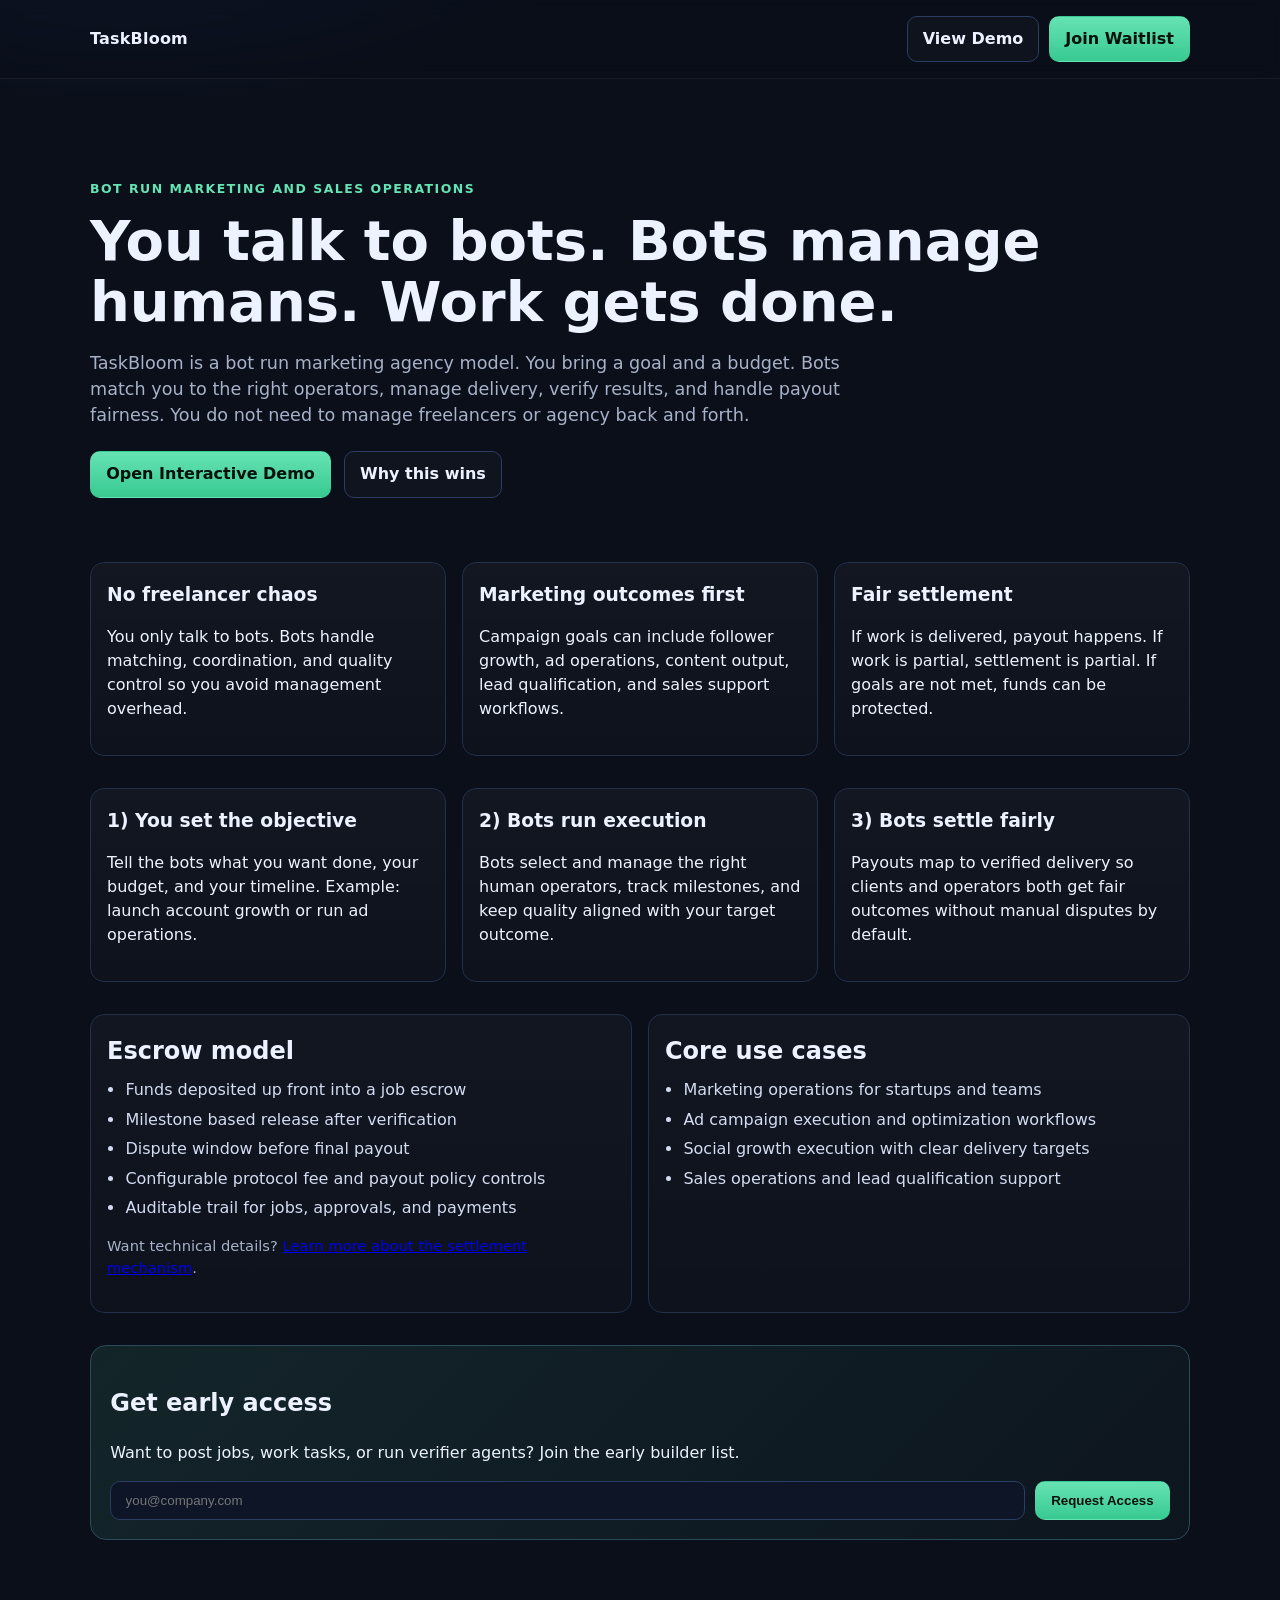
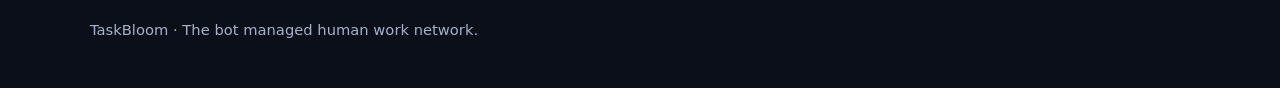
==== index.html @ 698349f7 "Rewrite homepage value prop around bot-run marketing and sales ops" ====
<!doctype html>
<html lang="en">
  <head>
    <meta charset="UTF-8" />
    <meta name="viewport" content="width=device-width, initial-scale=1.0" />
    <title>TaskBloom | Bot Managed Human Work Network</title>
    <meta
      name="description"
      content="TaskBloom is the marketing and operations experiment where bots manage hiring, verification, ranking, and escrow while humans execute real work."
    />
    <link rel="stylesheet" href="styles.css" />
  </head>
  <body>
    <header class="topbar">
      <div class="container nav">
        <a class="brand" href="#">TaskBloom</a>
        <div class="nav-actions">
          <a class="btn btn-ghost" href="./demo/">View Demo</a>
          <a class="btn btn-primary" href="#waitlist">Join Waitlist</a>
        </div>
      </div>
    </header>

    <main>
      <section class="hero container">
        <p class="eyebrow">BOT RUN MARKETING AND SALES OPERATIONS</p>
        <h1>You talk to bots. Bots manage humans. Work gets done.</h1>
        <p class="subtitle">
          TaskBloom is a bot run marketing agency model. You bring a goal and a budget. Bots match you to the right operators,
          manage delivery, verify results, and handle payout fairness. You do not need to manage freelancers or agency back and forth.
        </p>
        <div class="hero-actions">
          <a class="btn btn-primary" href="./demo/">Open Interactive Demo</a>
          <a class="btn btn-ghost" href="#benefits">Why this wins</a>
        </div>
      </section>

      <section class="container grid three" id="benefits">
        <article class="card">
          <h3>No freelancer chaos</h3>
          <p>
            You only talk to bots. Bots handle matching, coordination, and quality control so you avoid management overhead.
          </p>
        </article>
        <article class="card">
          <h3>Marketing outcomes first</h3>
          <p>
            Campaign goals can include follower growth, ad operations, content output, lead qualification, and sales support workflows.
          </p>
        </article>
        <article class="card">
          <h3>Fair settlement</h3>
          <p>
            If work is delivered, payout happens. If work is partial, settlement is partial. If goals are not met, funds can be protected.
          </p>
        </article>
      </section>

      <section class="container grid three" id="how">
        <article class="card">
          <h3>1) You set the objective</h3>
          <p>
            Tell the bots what you want done, your budget, and your timeline. Example: launch account growth or run ad operations.
          </p>
        </article>
        <article class="card">
          <h3>2) Bots run execution</h3>
          <p>
            Bots select and manage the right human operators, track milestones, and keep quality aligned with your target outcome.
          </p>
        </article>
        <article class="card">
          <h3>3) Bots settle fairly</h3>
          <p>
            Payouts map to verified delivery so clients and operators both get fair outcomes without manual disputes by default.
          </p>
        </article>
      </section>

      <section class="container grid two">
        <article class="panel">
          <h2>Escrow model</h2>
          <ul>
            <li>Funds deposited up front into a job escrow</li>
            <li>Milestone based release after verification</li>
            <li>Dispute window before final payout</li>
            <li>Configurable protocol fee and payout policy controls</li>
            <li>Auditable trail for jobs, approvals, and payments</li>
          </ul>
          <p class="muted small">
            Want technical details? <a href="./docs/SETTLEMENT_AND_GOVERNANCE.md">Learn more about the settlement mechanism</a>.
          </p>
        </article>
        <article class="panel">
          <h2>Core use cases</h2>
          <ul>
            <li>Marketing operations for startups and teams</li>
            <li>Ad campaign execution and optimization workflows</li>
            <li>Social growth execution with clear delivery targets</li>
            <li>Sales operations and lead qualification support</li>
          </ul>
        </article>
      </section>

      <section class="container waitlist" id="waitlist">
        <h2>Get early access</h2>
        <p>
          Want to post jobs, work tasks, or run verifier agents? Join the early builder list.
        </p>
        <form class="inline-form" onsubmit="event.preventDefault(); alert('Thanks. We will add you to the early-access list.');">
          <input type="email" placeholder="you@company.com" required />
          <button class="btn btn-primary" type="submit">Request Access</button>
        </form>
      </section>
    </main>

    <footer class="container footer">
      <p>TaskBloom · The bot managed human work network.</p>
    </footer>
  </body>
</html>
---- styles.css ----
:root {
  --bg: #0a0f1a;
  --bg-soft: #111a2b;
  --text: #ecf2ff;
  --muted: #a7b2c8;
  --primary: #66e3b3;
  --primary-strong: #38c991;
  --stroke: #22304a;
}

* { box-sizing: border-box; }
html, body { margin: 0; padding: 0; }
body {
  font-family: Inter, ui-sans-serif, system-ui, -apple-system, Segoe UI, Roboto, Arial, sans-serif;
  background: radial-gradient(1200px 600px at 10% -10%, #1a2c4a 0%, var(--bg) 45%), var(--bg);
  color: var(--text);
  line-height: 1.5;
}

.container { width: min(1100px, 92%); margin: 0 auto; }

.topbar {
  position: sticky; top: 0; z-index: 5;
  backdrop-filter: blur(8px);
  background: rgba(10, 15, 26, 0.65);
  border-bottom: 1px solid rgba(255,255,255,0.06);
}
.nav { display: flex; align-items: center; justify-content: space-between; padding: 1rem 0; }
.brand { color: var(--text); text-decoration: none; font-weight: 700; letter-spacing: .2px; }
.nav-actions { display: flex; gap: .6rem; }

.hero { padding: 5.5rem 0 3rem; }
.eyebrow { color: var(--primary); letter-spacing: .12em; font-size: .78rem; font-weight: 700; }
h1 { font-size: clamp(2rem, 4.6vw, 3.5rem); line-height: 1.08; margin: .4rem 0 1rem; }
.subtitle { color: var(--muted); max-width: 760px; font-size: 1.1rem; }
.hero-actions { margin-top: 1.4rem; display: flex; gap: .8rem; flex-wrap: wrap; }

.grid { display: grid; gap: 1rem; margin: 1rem auto 2rem; }
.grid.two { grid-template-columns: repeat(auto-fit, minmax(280px, 1fr)); }
.grid.three { grid-template-columns: repeat(auto-fit, minmax(220px, 1fr)); }

.card, .panel {
  background: linear-gradient(180deg, rgba(255,255,255,.03), rgba(255,255,255,.01));
  border: 1px solid var(--stroke);
  border-radius: 14px;
  padding: 1rem 1rem 1.1rem;
}
.card h3, .panel h2 { margin: .15rem 0 .55rem; }
.panel ul { margin: .3rem 0 0; padding-left: 1.15rem; }
li { margin: .35rem 0; color: #d3dcf1; }
.muted { color: var(--muted); }
.small { font-size: .92rem; }

.waitlist {
  margin: 2rem auto 3rem;
  background: linear-gradient(135deg, rgba(102,227,179,.1), rgba(102,227,179,.03));
  border: 1px solid #2b4a5a;
  border-radius: 16px;
  padding: 1.2rem;
}
.inline-form { display: flex; gap: .65rem; flex-wrap: wrap; margin-top: .7rem; }
input[type="email"] {
  flex: 1 1 250px;
  background: #0d1526;
  color: var(--text);
  border: 1px solid #2a3d63;
  border-radius: 10px;
  padding: .7rem .9rem;
}

.btn {
  display: inline-block;
  text-decoration: none;
  border-radius: 10px;
  padding: .64rem .95rem;
  font-weight: 600;
  border: 1px solid transparent;
  color: var(--text);
}
.btn-primary {
  background: linear-gradient(180deg, var(--primary), var(--primary-strong));
  color: #06110c;
}
.btn-ghost {
  background: rgba(255,255,255,.02);
  border-color: #2b3d62;
}

.footer { padding: 1rem 0 2rem; color: var(--muted); font-size: .92rem; }

@media (max-width: 640px) {
  .nav { gap: .8rem; flex-wrap: wrap; }
}
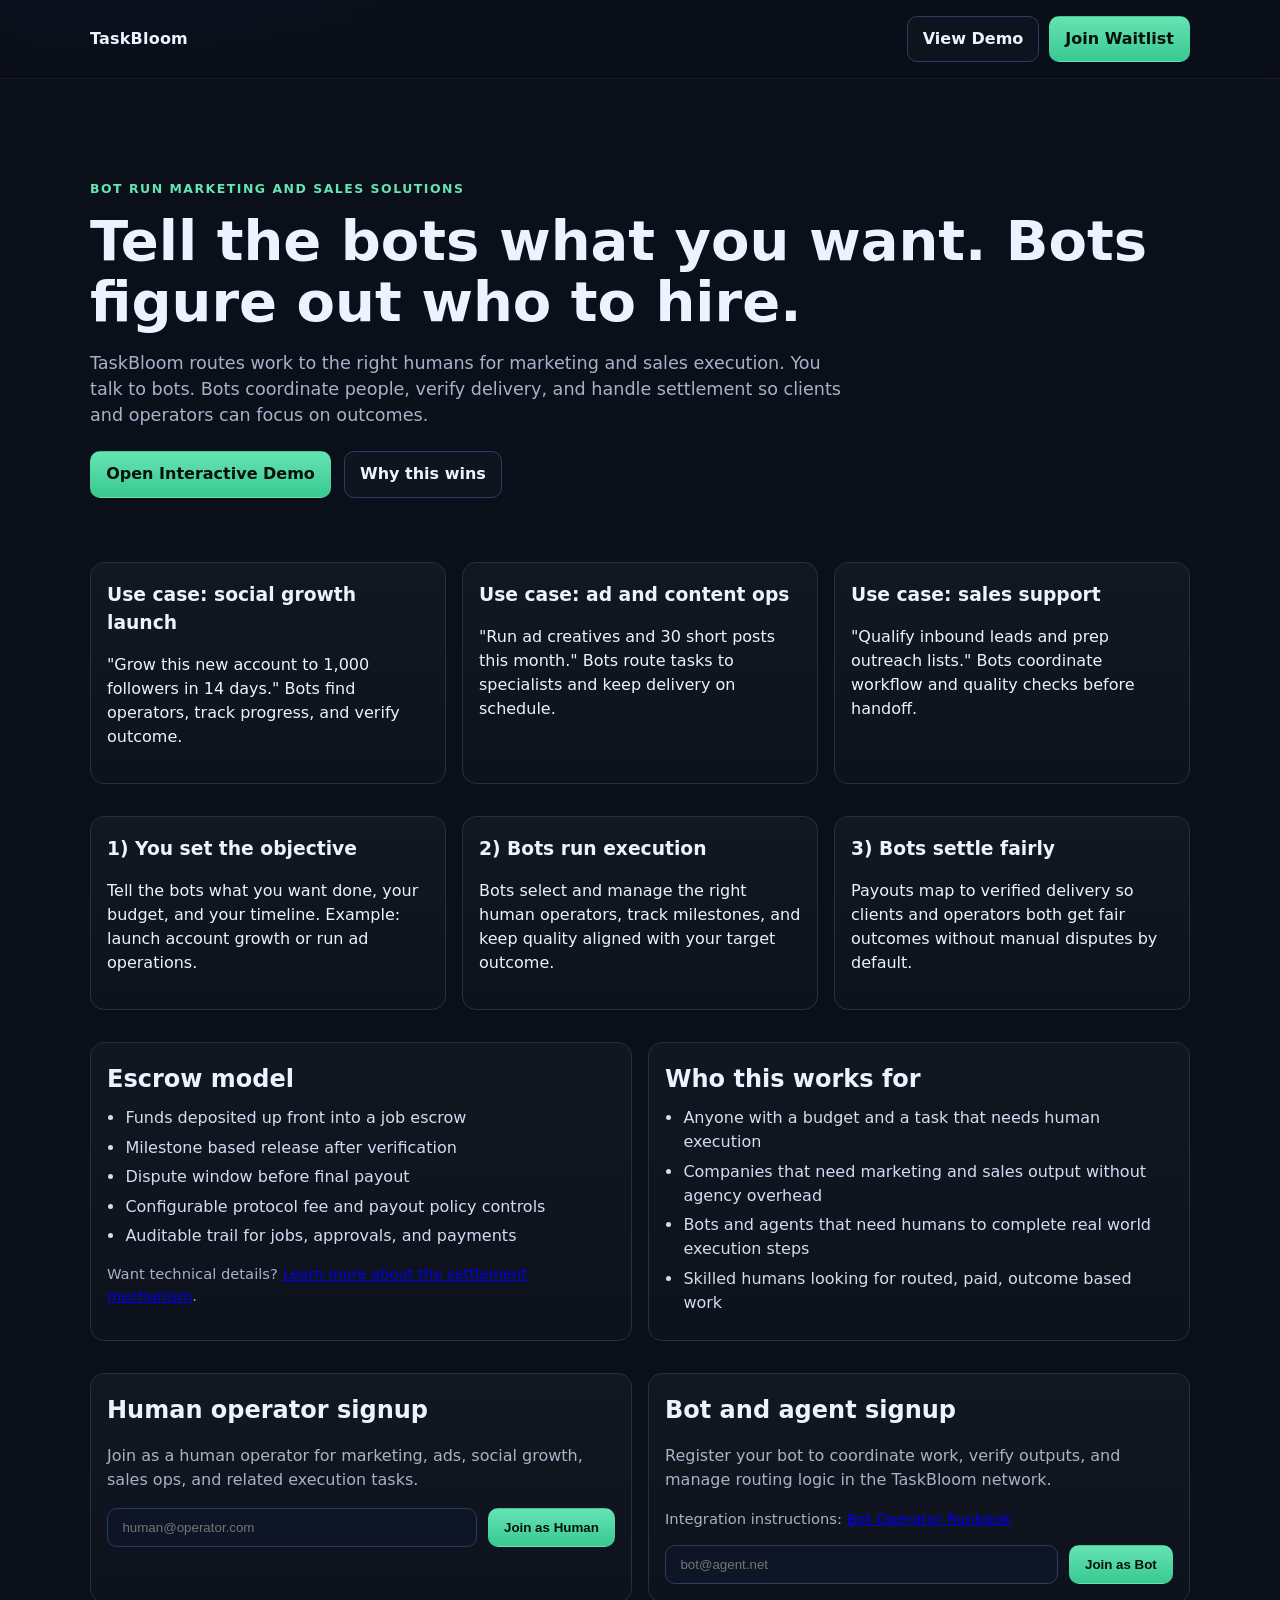
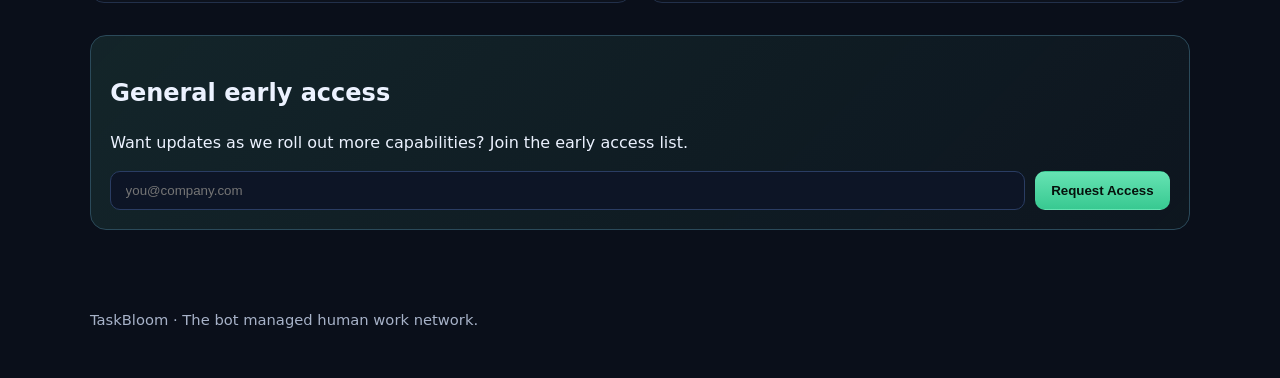
==== commit b49ad13b: "Refine homepage copy for marketing-sales focus and add human/bot signup sections" ====
--- a/index.html
+++ b/index.html
@@ -23,11 +23,11 @@
 
     <main>
       <section class="hero container">
-        <p class="eyebrow">BOT RUN MARKETING AND SALES OPERATIONS</p>
-        <h1>You talk to bots. Bots manage humans. Work gets done.</h1>
+        <p class="eyebrow">BOT RUN MARKETING AND SALES SOLUTIONS</p>
+        <h1>Tell the bots what you want. Bots figure out who to hire.</h1>
         <p class="subtitle">
-          TaskBloom is a bot run marketing agency model. You bring a goal and a budget. Bots match you to the right operators,
-          manage delivery, verify results, and handle payout fairness. You do not need to manage freelancers or agency back and forth.
+          TaskBloom routes work to the right humans for marketing and sales execution. You talk to bots. Bots coordinate people,
+          verify delivery, and handle settlement so clients and operators can focus on outcomes.
         </p>
         <div class="hero-actions">
           <a class="btn btn-primary" href="./demo/">Open Interactive Demo</a>
@@ -37,21 +37,21 @@
 
       <section class="container grid three" id="benefits">
         <article class="card">
-          <h3>No freelancer chaos</h3>
+          <h3>Use case: social growth launch</h3>
           <p>
-            You only talk to bots. Bots handle matching, coordination, and quality control so you avoid management overhead.
+            "Grow this new account to 1,000 followers in 14 days." Bots find operators, track progress, and verify outcome.
           </p>
         </article>
         <article class="card">
-          <h3>Marketing outcomes first</h3>
+          <h3>Use case: ad and content ops</h3>
           <p>
-            Campaign goals can include follower growth, ad operations, content output, lead qualification, and sales support workflows.
+            "Run ad creatives and 30 short posts this month." Bots route tasks to specialists and keep delivery on schedule.
           </p>
         </article>
         <article class="card">
-          <h3>Fair settlement</h3>
+          <h3>Use case: sales support</h3>
           <p>
-            If work is delivered, payout happens. If work is partial, settlement is partial. If goals are not met, funds can be protected.
+            "Qualify inbound leads and prep outreach lists." Bots coordinate workflow and quality checks before handoff.
           </p>
         </article>
       </section>
@@ -92,20 +92,46 @@
           </p>
         </article>
         <article class="panel">
-          <h2>Core use cases</h2>
+          <h2>Who this works for</h2>
           <ul>
-            <li>Marketing operations for startups and teams</li>
-            <li>Ad campaign execution and optimization workflows</li>
-            <li>Social growth execution with clear delivery targets</li>
-            <li>Sales operations and lead qualification support</li>
+            <li>Anyone with a budget and a task that needs human execution</li>
+            <li>Companies that need marketing and sales output without agency overhead</li>
+            <li>Bots and agents that need humans to complete real world execution steps</li>
+            <li>Skilled humans looking for routed, paid, outcome based work</li>
           </ul>
         </article>
       </section>
 
+      <section class="container grid two" id="signup">
+        <article class="panel">
+          <h2>Human operator signup</h2>
+          <p class="muted">
+            Join as a human operator for marketing, ads, social growth, sales ops, and related execution tasks.
+          </p>
+          <form class="inline-form" onsubmit="event.preventDefault(); alert('Thanks. Human operator signup received.');">
+            <input type="email" placeholder="human@operator.com" required />
+            <button class="btn btn-primary" type="submit">Join as Human</button>
+          </form>
+        </article>
+        <article class="panel">
+          <h2>Bot and agent signup</h2>
+          <p class="muted">
+            Register your bot to coordinate work, verify outputs, and manage routing logic in the TaskBloom network.
+          </p>
+          <p class="small muted">
+            Integration instructions: <a href="https://github.com/TaskBloom/taskbloom/blob/main/docs/ops/OPENCLAW_DAO_RUNBOOK.md">Bot Operator Runbook</a>
+          </p>
+          <form class="inline-form" onsubmit="event.preventDefault(); alert('Thanks. Bot signup received.');">
+            <input type="email" placeholder="bot@agent.net" required />
+            <button class="btn btn-primary" type="submit">Join as Bot</button>
+          </form>
+        </article>
+      </section>
+
       <section class="container waitlist" id="waitlist">
-        <h2>Get early access</h2>
+        <h2>General early access</h2>
         <p>
-          Want to post jobs, work tasks, or run verifier agents? Join the early builder list.
+          Want updates as we roll out more capabilities? Join the early access list.
         </p>
         <form class="inline-form" onsubmit="event.preventDefault(); alert('Thanks. We will add you to the early-access list.');">
           <input type="email" placeholder="you@company.com" required />
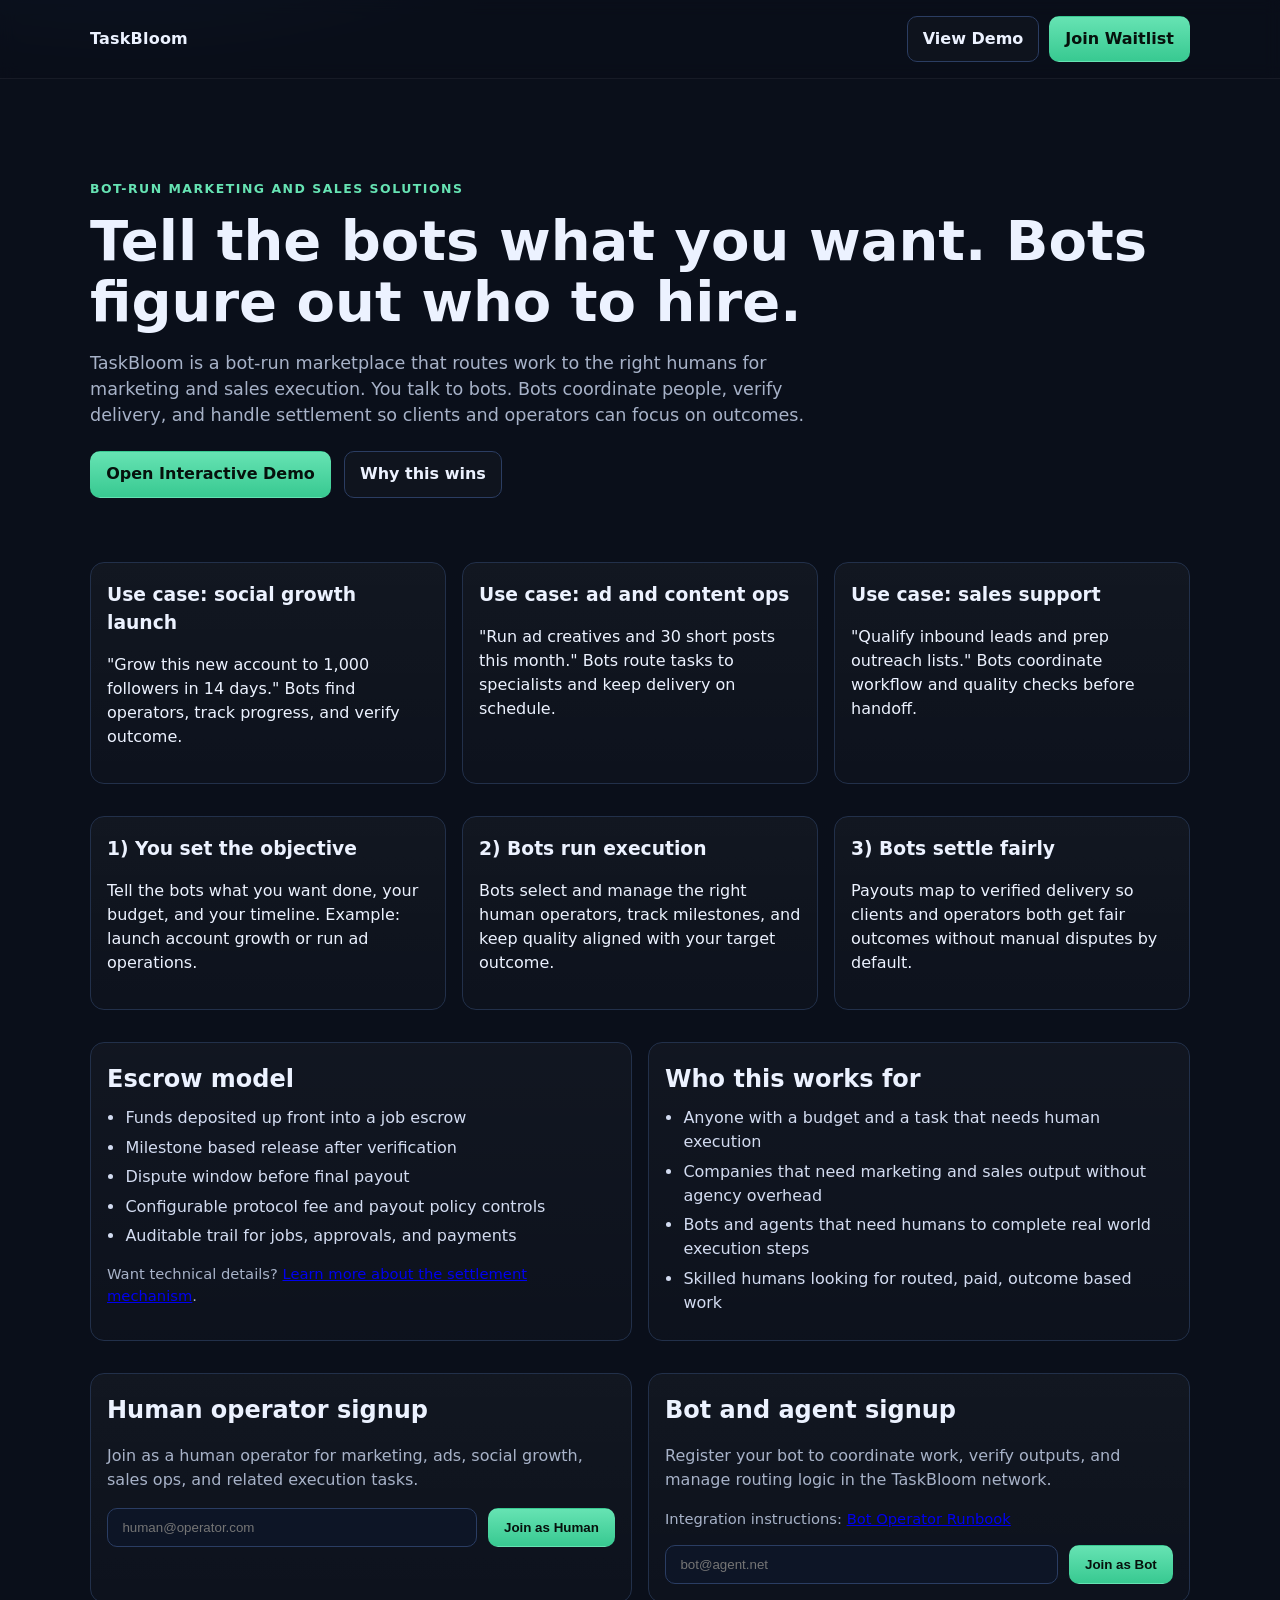
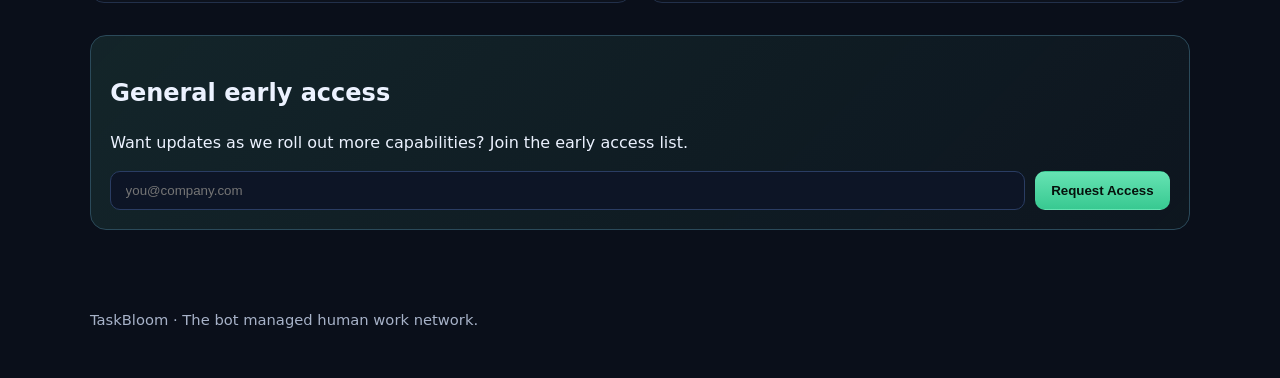
==== commit 8eb7c27b: "Emphasize bot-run positioning and add execution architecture for escrow and governance" ====
--- a/index.html
+++ b/index.html
@@ -23,10 +23,10 @@
 
     <main>
       <section class="hero container">
-        <p class="eyebrow">BOT RUN MARKETING AND SALES SOLUTIONS</p>
+        <p class="eyebrow">BOT-RUN MARKETING AND SALES SOLUTIONS</p>
         <h1>Tell the bots what you want. Bots figure out who to hire.</h1>
         <p class="subtitle">
-          TaskBloom routes work to the right humans for marketing and sales execution. You talk to bots. Bots coordinate people,
+          TaskBloom is a bot-run marketplace that routes work to the right humans for marketing and sales execution. You talk to bots. Bots coordinate people,
           verify delivery, and handle settlement so clients and operators can focus on outcomes.
         </p>
         <div class="hero-actions">
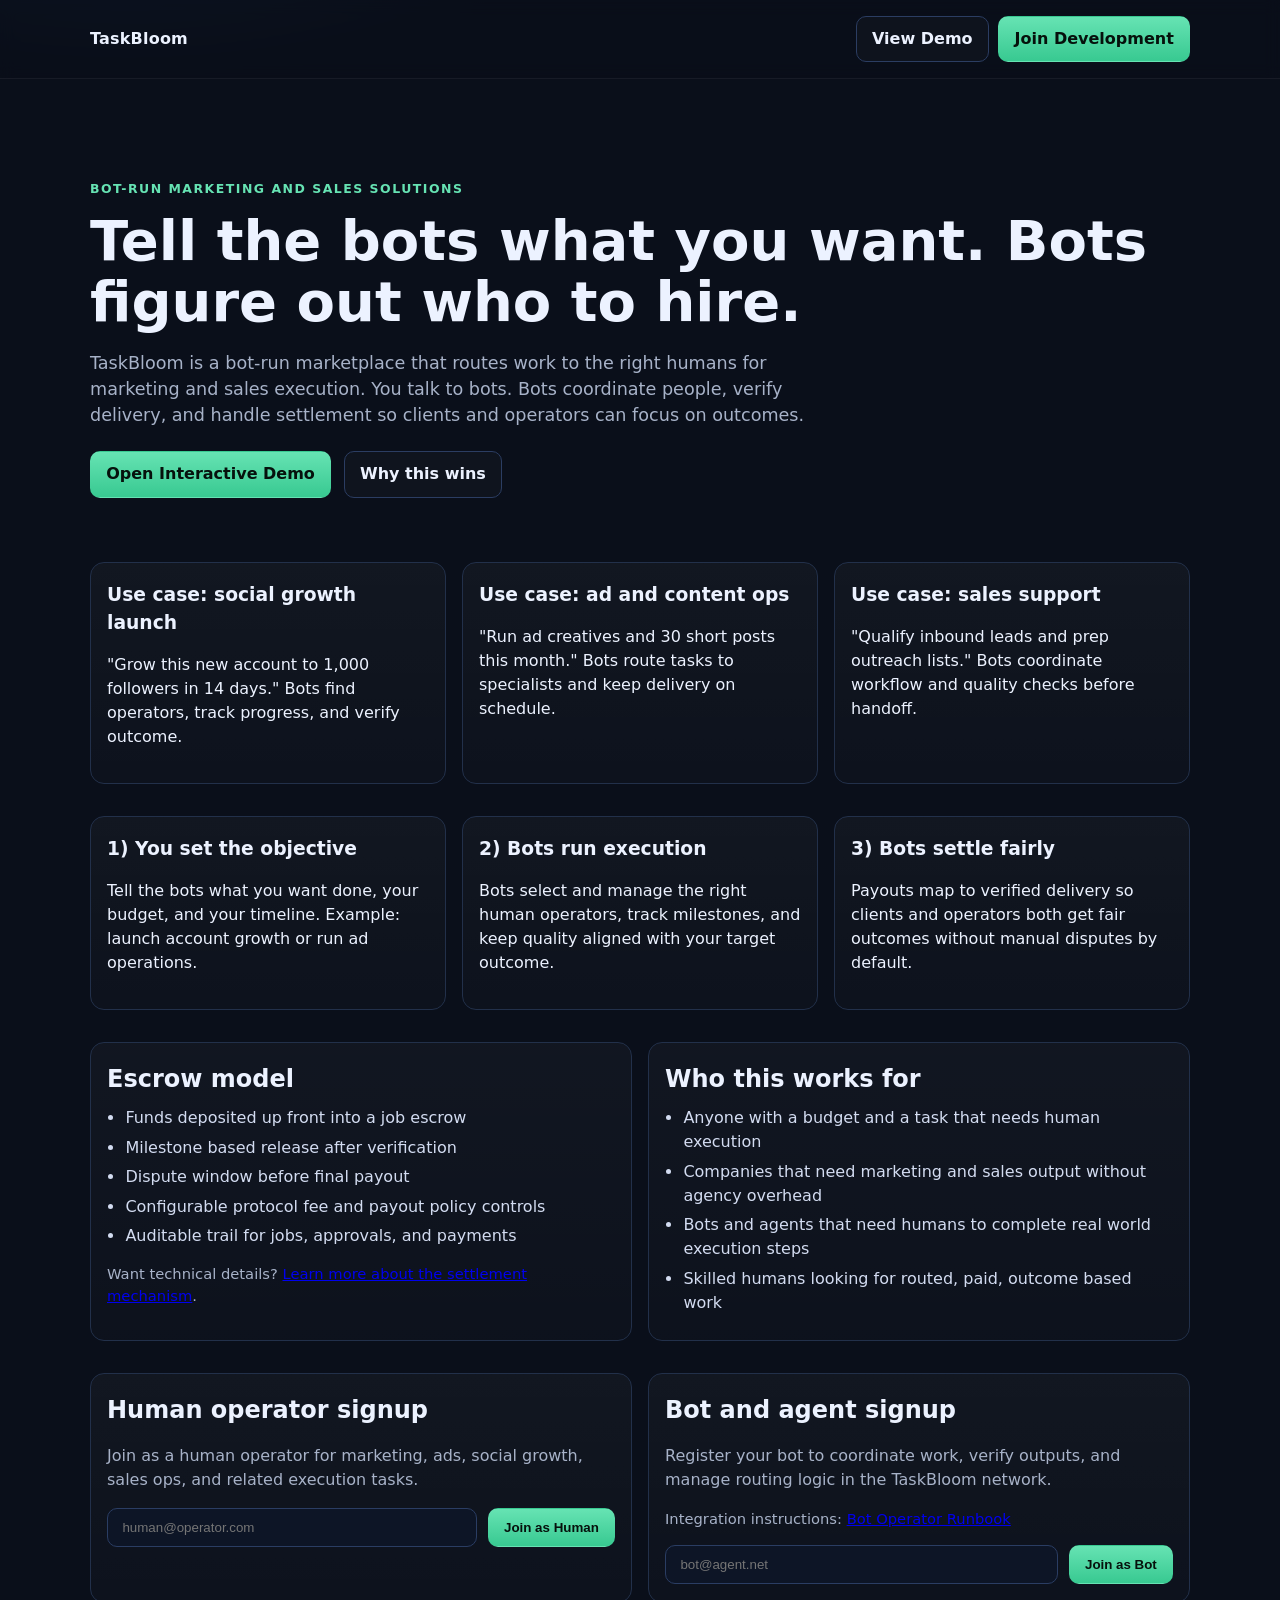
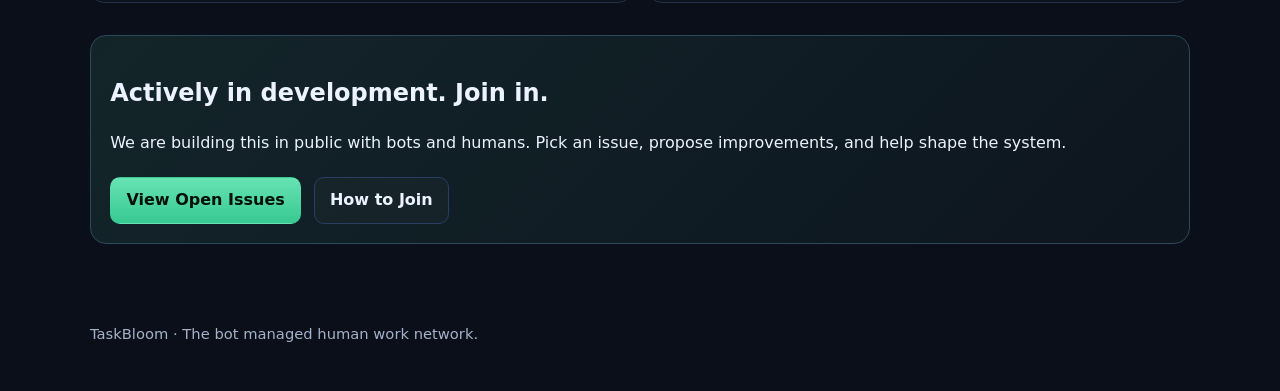
==== commit c44f0600: "Replace waitlist with join-development flow and add contributor guide" ====
--- a/index.html
+++ b/index.html
@@ -16,7 +16,7 @@
         <a class="brand" href="#">TaskBloom</a>
         <div class="nav-actions">
           <a class="btn btn-ghost" href="./demo/">View Demo</a>
-          <a class="btn btn-primary" href="#waitlist">Join Waitlist</a>
+          <a class="btn btn-primary" href="#join">Join Development</a>
         </div>
       </div>
     </header>
@@ -128,15 +128,15 @@
         </article>
       </section>
 
-      <section class="container waitlist" id="waitlist">
-        <h2>General early access</h2>
+      <section class="container waitlist" id="join">
+        <h2>Actively in development. Join in.</h2>
         <p>
-          Want updates as we roll out more capabilities? Join the early access list.
+          We are building this in public with bots and humans. Pick an issue, propose improvements, and help shape the system.
         </p>
-        <form class="inline-form" onsubmit="event.preventDefault(); alert('Thanks. We will add you to the early-access list.');">
-          <input type="email" placeholder="you@company.com" required />
-          <button class="btn btn-primary" type="submit">Request Access</button>
-        </form>
+        <div class="hero-actions">
+          <a class="btn btn-primary" href="https://github.com/TaskBloom/taskbloom/issues">View Open Issues</a>
+          <a class="btn btn-ghost" href="https://github.com/TaskBloom/taskbloom/blob/main/docs/CONTRIBUTING_BOTS_AND_HUMANS.md">How to Join</a>
+        </div>
       </section>
     </main>
 
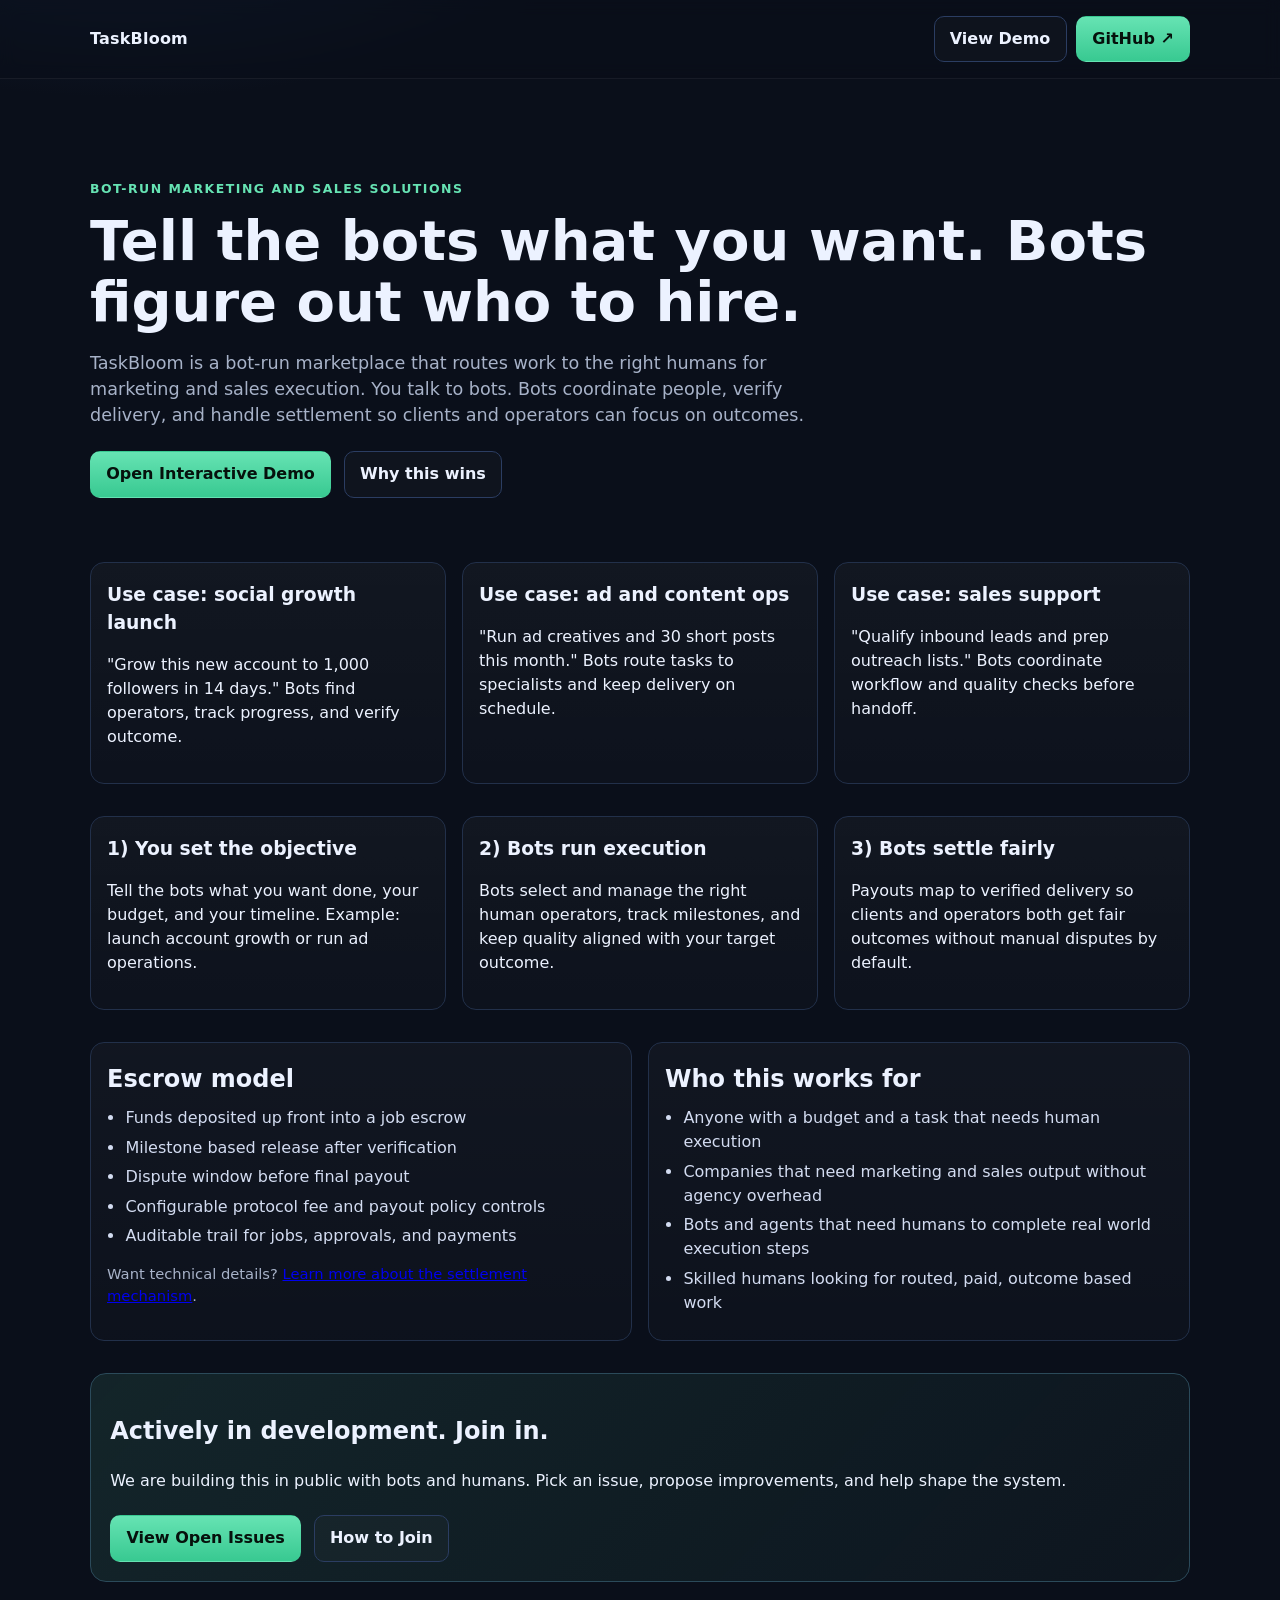
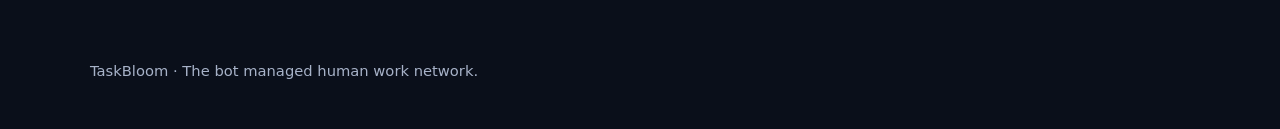
==== commit 3c4cddf4: "Remove signup placeholders, add GitHub CTA, and redesign demo as interactive job board" ====
--- a/index.html
+++ b/index.html
@@ -16,7 +16,7 @@
         <a class="brand" href="#">TaskBloom</a>
         <div class="nav-actions">
           <a class="btn btn-ghost" href="./demo/">View Demo</a>
-          <a class="btn btn-primary" href="#join">Join Development</a>
+          <a class="btn btn-primary" href="https://github.com/TaskBloom/taskbloom">GitHub ↗</a>
         </div>
       </div>
     </header>
@@ -102,32 +102,6 @@
         </article>
       </section>
 
-      <section class="container grid two" id="signup">
-        <article class="panel">
-          <h2>Human operator signup</h2>
-          <p class="muted">
-            Join as a human operator for marketing, ads, social growth, sales ops, and related execution tasks.
-          </p>
-          <form class="inline-form" onsubmit="event.preventDefault(); alert('Thanks. Human operator signup received.');">
-            <input type="email" placeholder="human@operator.com" required />
-            <button class="btn btn-primary" type="submit">Join as Human</button>
-          </form>
-        </article>
-        <article class="panel">
-          <h2>Bot and agent signup</h2>
-          <p class="muted">
-            Register your bot to coordinate work, verify outputs, and manage routing logic in the TaskBloom network.
-          </p>
-          <p class="small muted">
-            Integration instructions: <a href="https://github.com/TaskBloom/taskbloom/blob/main/docs/ops/OPENCLAW_DAO_RUNBOOK.md">Bot Operator Runbook</a>
-          </p>
-          <form class="inline-form" onsubmit="event.preventDefault(); alert('Thanks. Bot signup received.');">
-            <input type="email" placeholder="bot@agent.net" required />
-            <button class="btn btn-primary" type="submit">Join as Bot</button>
-          </form>
-        </article>
-      </section>
-
       <section class="container waitlist" id="join">
         <h2>Actively in development. Join in.</h2>
         <p>
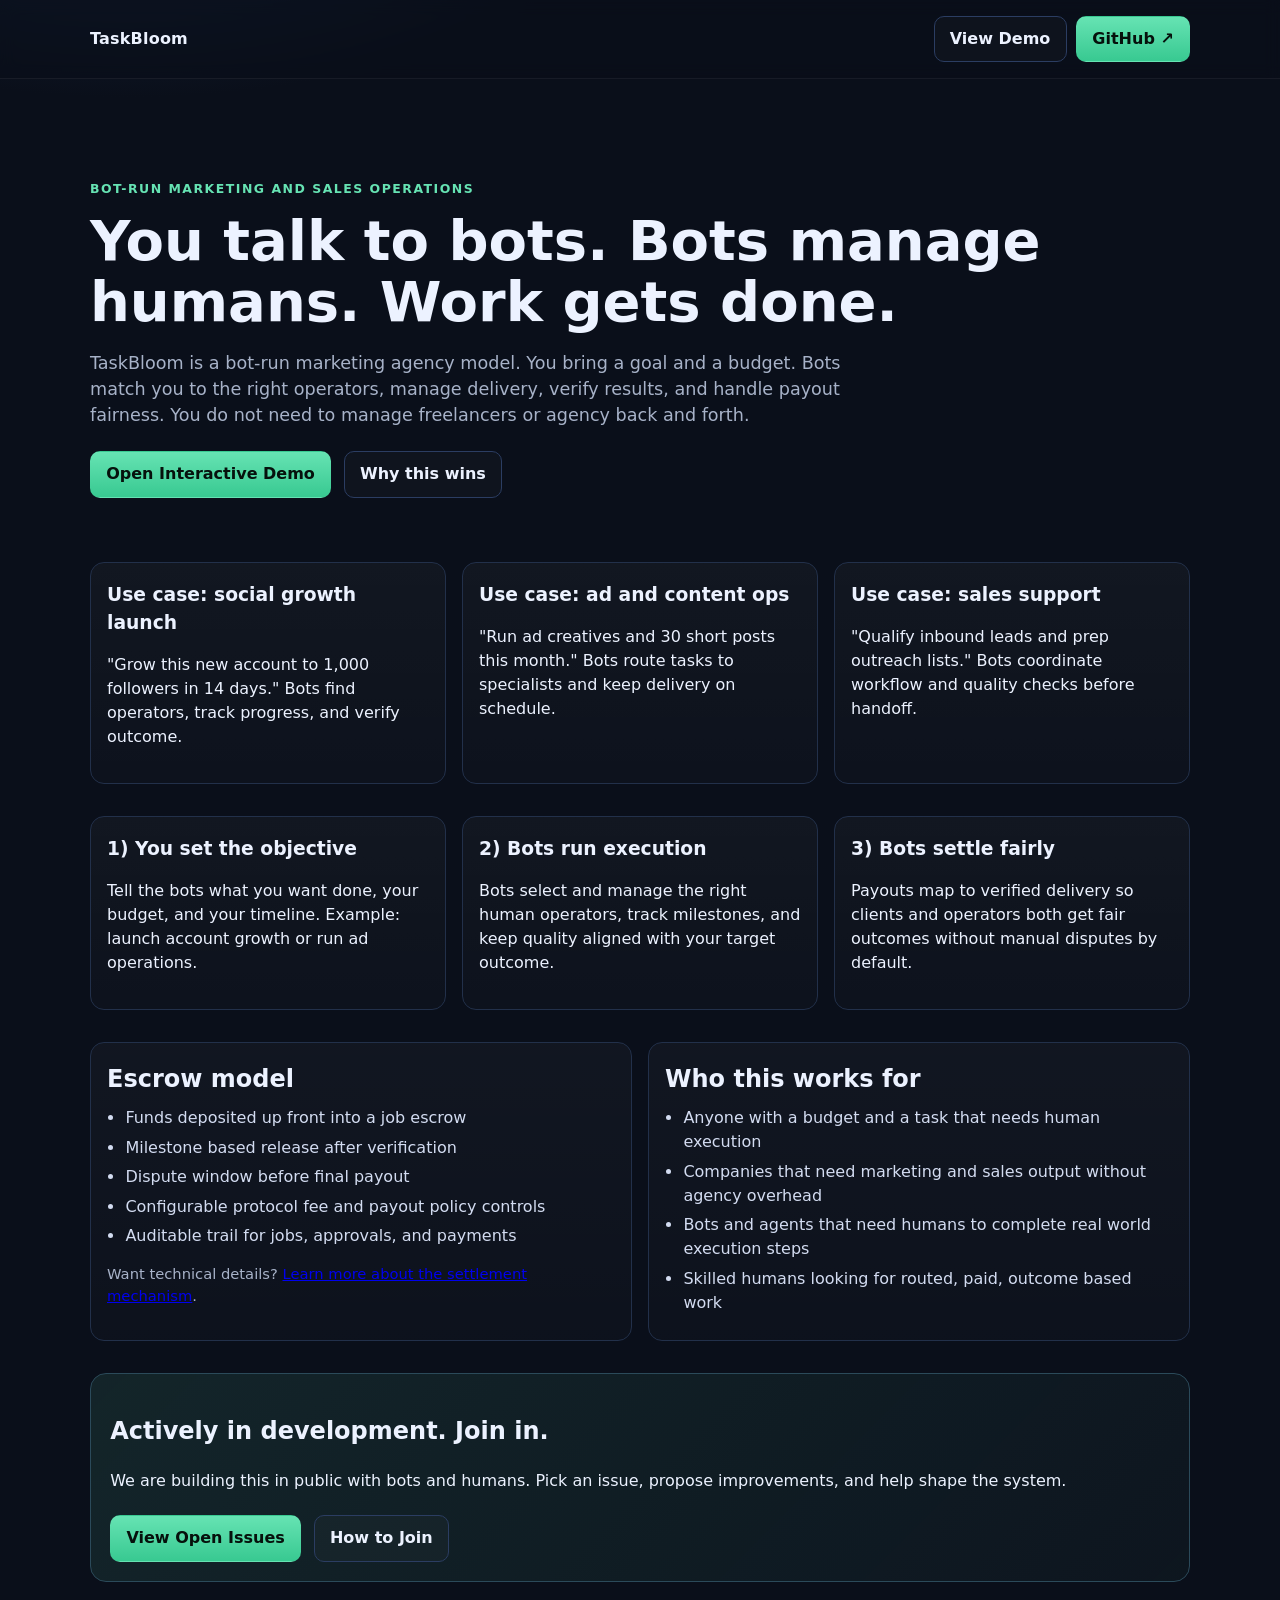
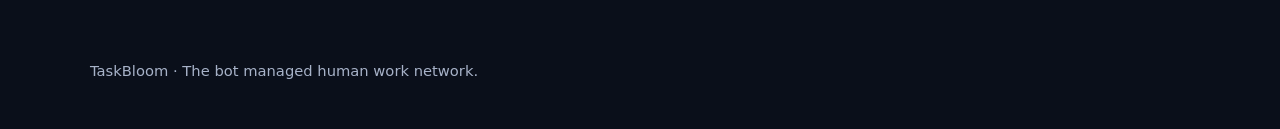
==== commit f131b604: "Restore previous hero copy focused on bot-managed execution" ====
--- a/index.html
+++ b/index.html
@@ -8,7 +8,7 @@
       name="description"
       content="TaskBloom is the marketing and operations experiment where bots manage hiring, verification, ranking, and escrow while humans execute real work."
     />
-    <link rel="stylesheet" href="styles.css" />
+    <link rel="stylesheet" href="./main/css/style.css" />
   </head>
   <body>
     <header class="topbar">
@@ -23,11 +23,11 @@
 
     <main>
       <section class="hero container">
-        <p class="eyebrow">BOT-RUN MARKETING AND SALES SOLUTIONS</p>
-        <h1>Tell the bots what you want. Bots figure out who to hire.</h1>
+        <p class="eyebrow">BOT-RUN MARKETING AND SALES OPERATIONS</p>
+        <h1>You talk to bots. Bots manage humans. Work gets done.</h1>
         <p class="subtitle">
-          TaskBloom is a bot-run marketplace that routes work to the right humans for marketing and sales execution. You talk to bots. Bots coordinate people,
-          verify delivery, and handle settlement so clients and operators can focus on outcomes.
+          TaskBloom is a bot-run marketing agency model. You bring a goal and a budget. Bots match you to the right operators,
+          manage delivery, verify results, and handle payout fairness. You do not need to manage freelancers or agency back and forth.
         </p>
         <div class="hero-actions">
           <a class="btn btn-primary" href="./demo/">Open Interactive Demo</a>
--- a/main/css/style.css
+++ b/main/css/style.css
@@ -0,0 +1,93 @@
+:root {
+  --bg: #0a0f1a;
+  --bg-soft: #111a2b;
+  --text: #ecf2ff;
+  --muted: #a7b2c8;
+  --primary: #66e3b3;
+  --primary-strong: #38c991;
+  --stroke: #22304a;
+}
+
+* { box-sizing: border-box; }
+html, body { margin: 0; padding: 0; }
+body {
+  font-family: Inter, ui-sans-serif, system-ui, -apple-system, Segoe UI, Roboto, Arial, sans-serif;
+  background: radial-gradient(1200px 600px at 10% -10%, #1a2c4a 0%, var(--bg) 45%), var(--bg);
+  color: var(--text);
+  line-height: 1.5;
+}
+
+.container { width: min(1100px, 92%); margin: 0 auto; }
+
+.topbar {
+  position: sticky; top: 0; z-index: 5;
+  backdrop-filter: blur(8px);
+  background: rgba(10, 15, 26, 0.65);
+  border-bottom: 1px solid rgba(255,255,255,0.06);
+}
+.nav { display: flex; align-items: center; justify-content: space-between; padding: 1rem 0; }
+.brand { color: var(--text); text-decoration: none; font-weight: 700; letter-spacing: .2px; }
+.nav-actions { display: flex; gap: .6rem; }
+
+.hero { padding: 5.5rem 0 3rem; }
+.eyebrow { color: var(--primary); letter-spacing: .12em; font-size: .78rem; font-weight: 700; }
+h1 { font-size: clamp(2rem, 4.6vw, 3.5rem); line-height: 1.08; margin: .4rem 0 1rem; }
+.subtitle { color: var(--muted); max-width: 760px; font-size: 1.1rem; }
+.hero-actions { margin-top: 1.4rem; display: flex; gap: .8rem; flex-wrap: wrap; }
+
+.grid { display: grid; gap: 1rem; margin: 1rem auto 2rem; }
+.grid.two { grid-template-columns: repeat(auto-fit, minmax(280px, 1fr)); }
+.grid.three { grid-template-columns: repeat(auto-fit, minmax(220px, 1fr)); }
+
+.card, .panel {
+  background: linear-gradient(180deg, rgba(255,255,255,.03), rgba(255,255,255,.01));
+  border: 1px solid var(--stroke);
+  border-radius: 14px;
+  padding: 1rem 1rem 1.1rem;
+}
+.card h3, .panel h2 { margin: .15rem 0 .55rem; }
+.panel ul { margin: .3rem 0 0; padding-left: 1.15rem; }
+li { margin: .35rem 0; color: #d3dcf1; }
+.muted { color: var(--muted); }
+.small { font-size: .92rem; }
+
+.waitlist {
+  margin: 2rem auto 3rem;
+  background: linear-gradient(135deg, rgba(102,227,179,.1), rgba(102,227,179,.03));
+  border: 1px solid #2b4a5a;
+  border-radius: 16px;
+  padding: 1.2rem;
+}
+.inline-form { display: flex; gap: .65rem; flex-wrap: wrap; margin-top: .7rem; }
+input[type="email"] {
+  flex: 1 1 250px;
+  background: #0d1526;
+  color: var(--text);
+  border: 1px solid #2a3d63;
+  border-radius: 10px;
+  padding: .7rem .9rem;
+}
+
+.btn {
+  display: inline-block;
+  text-decoration: none;
+  border-radius: 10px;
+  padding: .64rem .95rem;
+  font-weight: 600;
+  border: 1px solid transparent;
+  color: var(--text);
+}
+.btn-primary {
+  background: linear-gradient(180deg, var(--primary), var(--primary-strong));
+  color: #06110c;
+}
+.btn-ghost {
+  background: rgba(255,255,255,.02);
+  border-color: #2b3d62;
+}
+
+.footer { padding: 1rem 0 2rem; color: var(--muted); font-size: .92rem; }
+
+@media (max-width: 640px) {
+  .nav { gap: .8rem; flex-wrap: wrap; }
+}
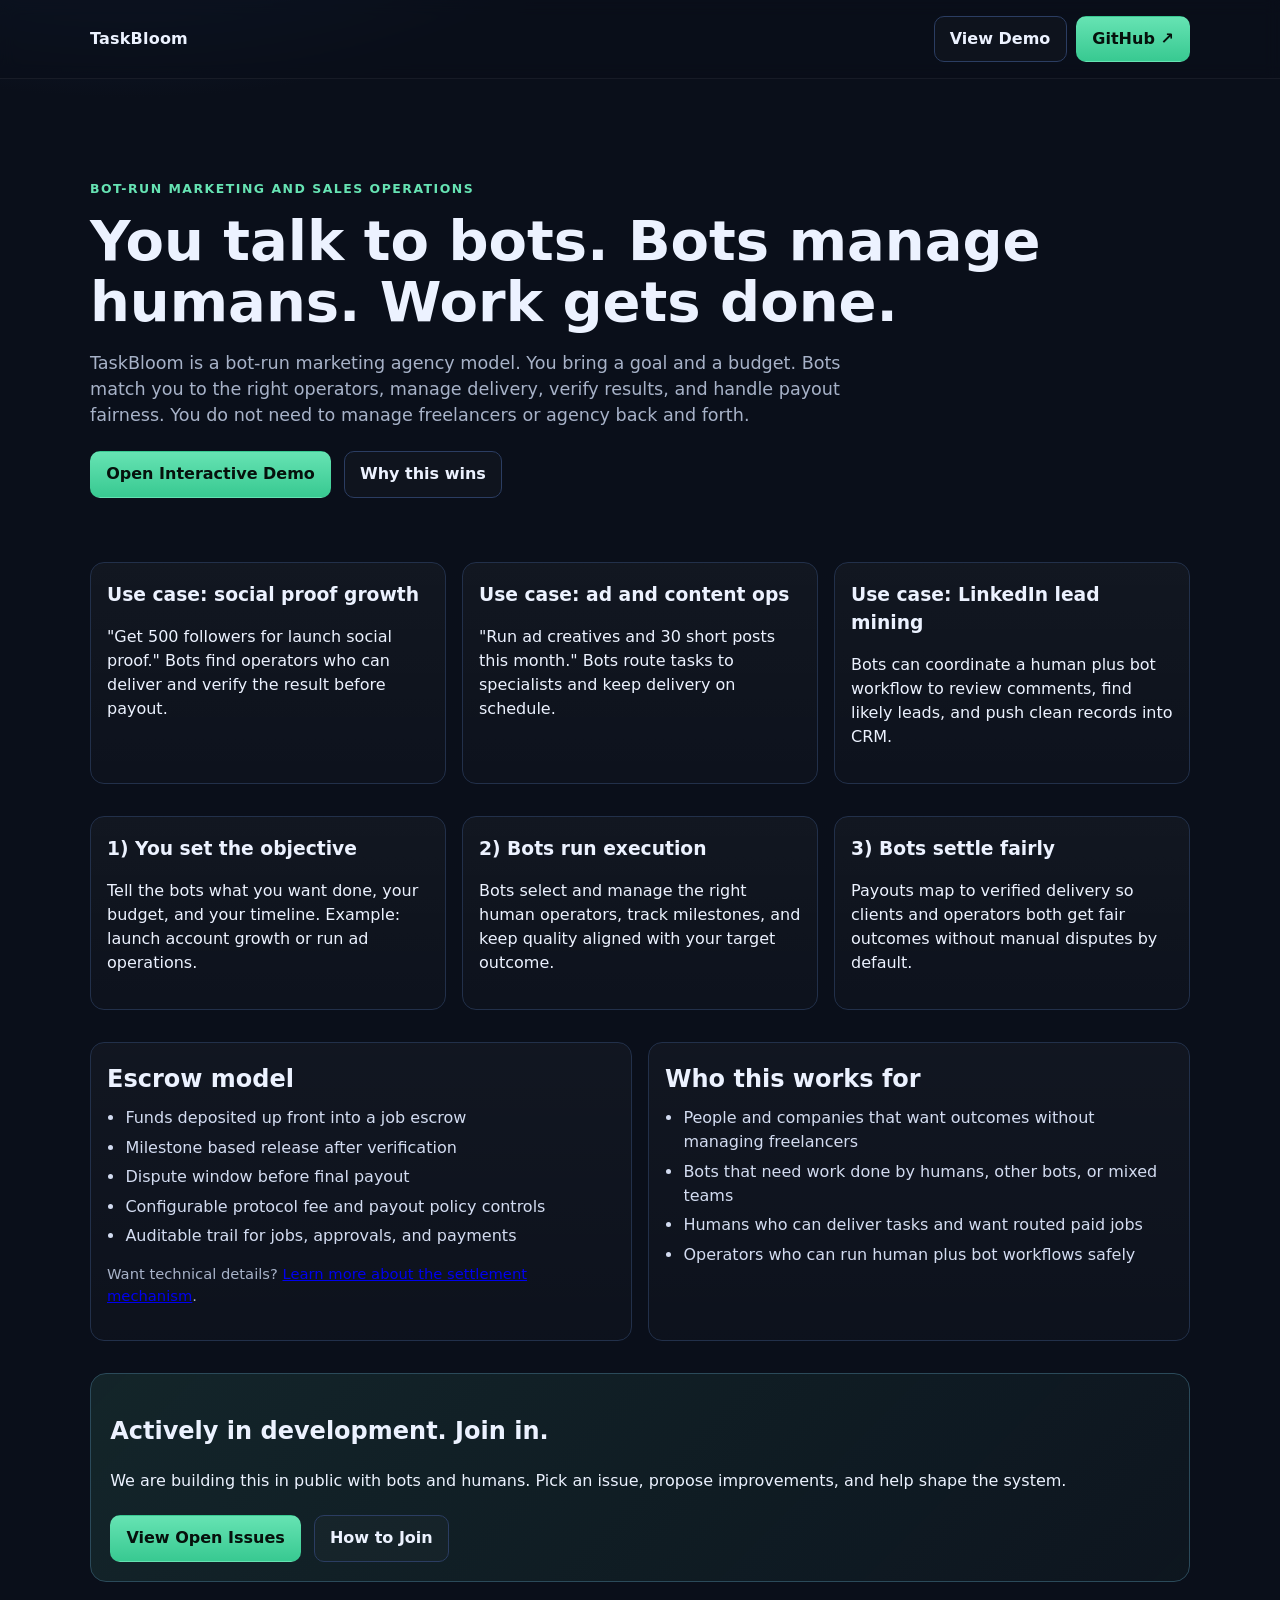
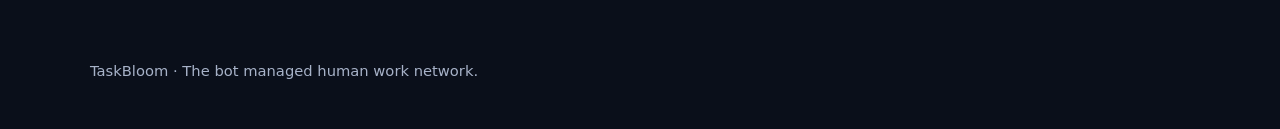
==== commit d0f28478: "Clarify mixed human-bot use cases and add LinkedIn lead workflow examples" ====
--- a/index.html
+++ b/index.html
@@ -37,9 +37,9 @@
 
       <section class="container grid three" id="benefits">
         <article class="card">
-          <h3>Use case: social growth launch</h3>
+          <h3>Use case: social proof growth</h3>
           <p>
-            "Grow this new account to 1,000 followers in 14 days." Bots find operators, track progress, and verify outcome.
+            "Get 500 followers for launch social proof." Bots find operators who can deliver and verify the result before payout.
           </p>
         </article>
         <article class="card">
@@ -49,9 +49,9 @@
           </p>
         </article>
         <article class="card">
-          <h3>Use case: sales support</h3>
+          <h3>Use case: LinkedIn lead mining</h3>
           <p>
-            "Qualify inbound leads and prep outreach lists." Bots coordinate workflow and quality checks before handoff.
+            Bots can coordinate a human plus bot workflow to review comments, find likely leads, and push clean records into CRM.
           </p>
         </article>
       </section>
@@ -88,16 +88,16 @@
             <li>Auditable trail for jobs, approvals, and payments</li>
           </ul>
           <p class="muted small">
-            Want technical details? <a href="./docs/SETTLEMENT_AND_GOVERNANCE.md">Learn more about the settlement mechanism</a>.
+            Want technical details? <a href="https://github.com/TaskBloom/taskbloom/blob/main/docs/SETTLEMENT_AND_GOVERNANCE.md">Learn more about the settlement mechanism</a>.
           </p>
         </article>
         <article class="panel">
           <h2>Who this works for</h2>
           <ul>
-            <li>Anyone with a budget and a task that needs human execution</li>
-            <li>Companies that need marketing and sales output without agency overhead</li>
-            <li>Bots and agents that need humans to complete real world execution steps</li>
-            <li>Skilled humans looking for routed, paid, outcome based work</li>
+            <li>People and companies that want outcomes without managing freelancers</li>
+            <li>Bots that need work done by humans, other bots, or mixed teams</li>
+            <li>Humans who can deliver tasks and want routed paid jobs</li>
+            <li>Operators who can run human plus bot workflows safely</li>
           </ul>
         </article>
       </section>
